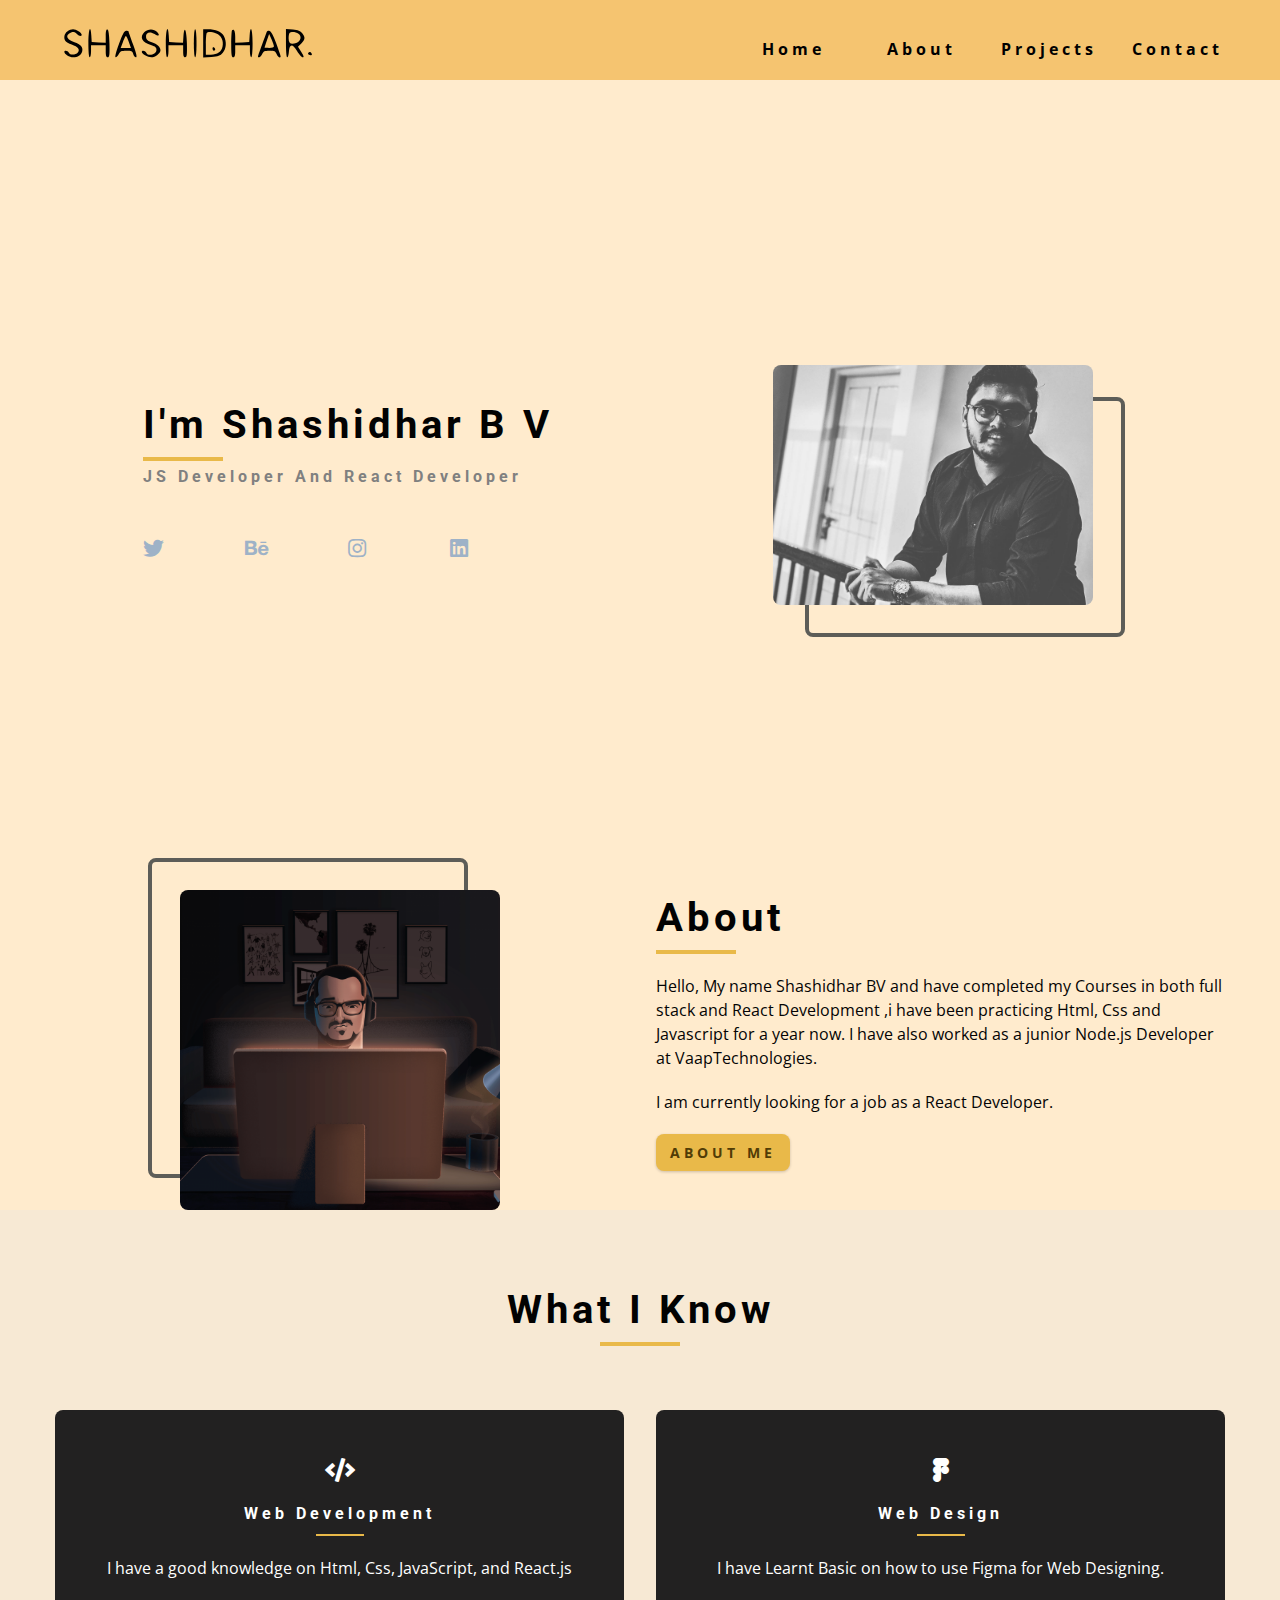
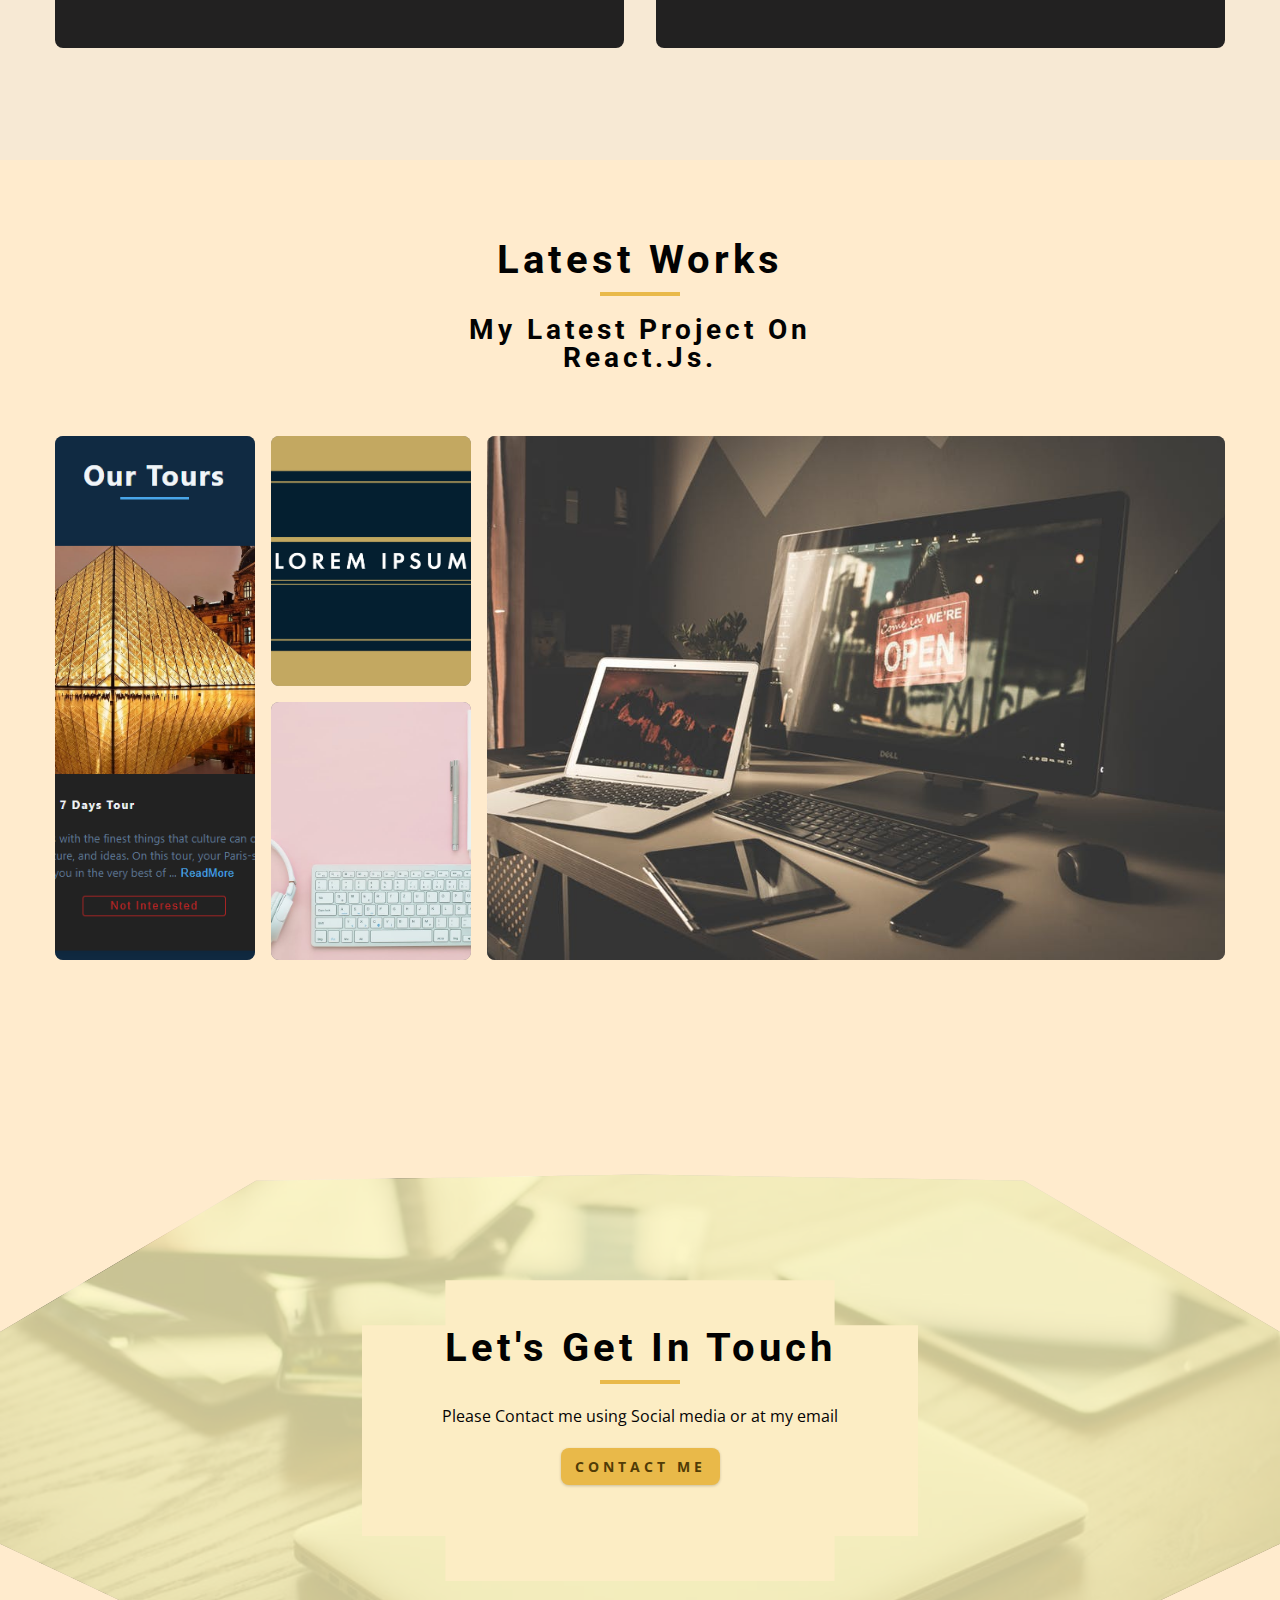
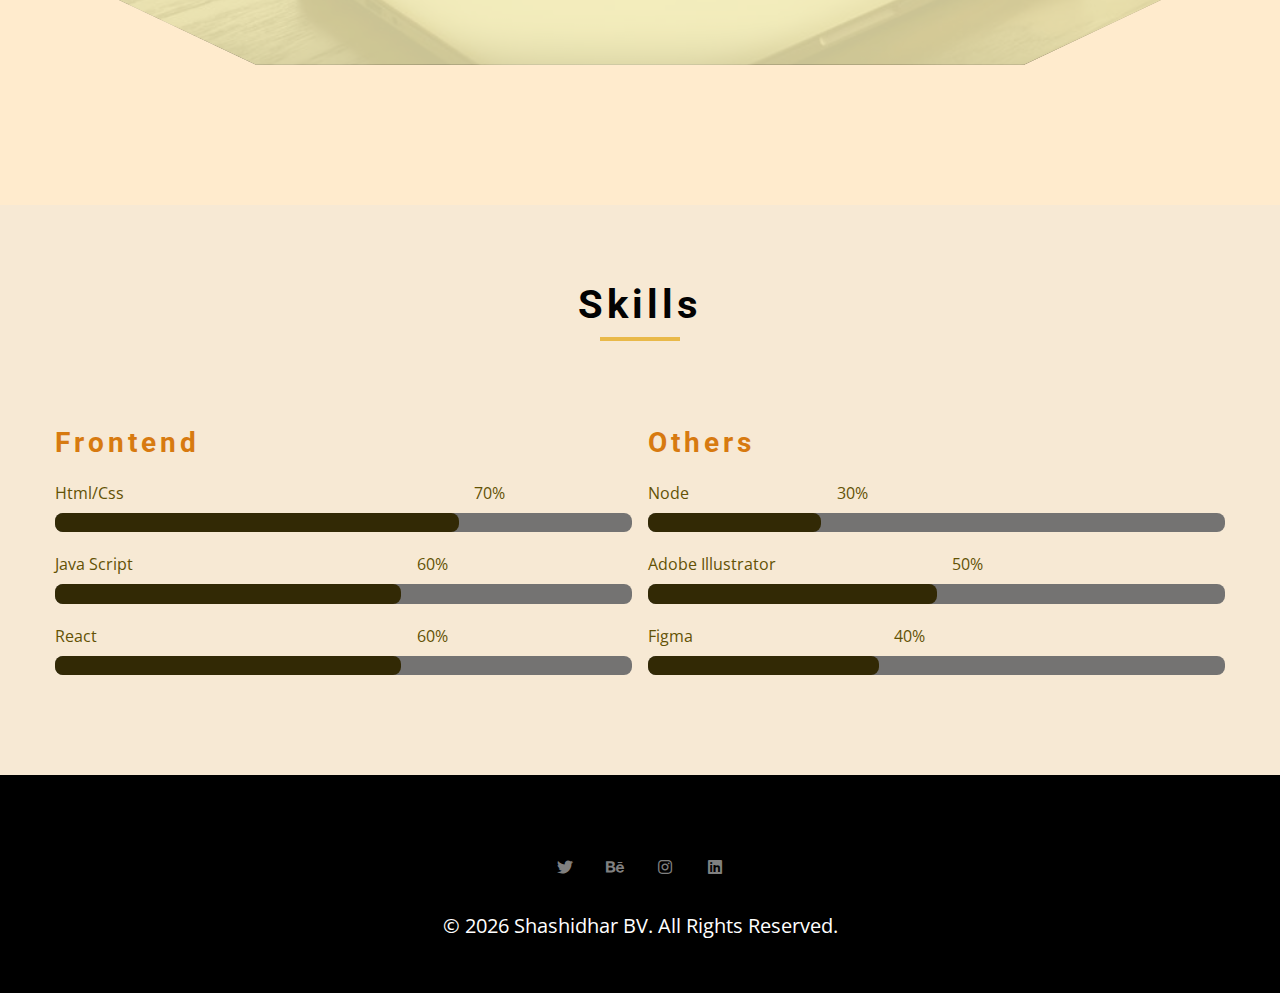
==== index.html @ da659842 "first com" ====
<!DOCTYPE html>
<html lang="en">
  <head>
    <meta charset="UTF-8" />
    <meta name="viewport" content="width=device-width, initial-scale=1.0" />
    <title>SHASHIDHAR || Portfolio</title>
    <!-- font-awesome -->
    <link
      rel="stylesheet"
      href="./fontawesome-free-5.12.1-web/css/all.min.css"
    />
    <!-- css -->
    <link rel="stylesheet" href="./css/styles.css" />
  </head>
  <body>
    <!-- navbar -->
    <nav class="nav" id="nav">
      <div class="nav-center">
        <!-- nav header -->
        <div class="nav-header">
          <a href="index.html">
            <img src="./images/shash.svg" class="nav-logo" alt="nav-logo" />
          </a>

          <button class="nav-btn" id="nav-btn">
            <i class="fas fa-bars"></i>
          </button>
        </div>
        <!-- nav links -->
        <ul class="nav-links">
          <li><a href="index.html">home</a></li>
          <li><a href="about.html">about</a></li>
          <li><a href="projects.html">projects</a></li>
          <li><a href="contact.html">contact</a></li>
        </ul>
      </div>
    </nav>

    <!-- end of navbar -->
    <!-- sidebar -->

    <aside class="sidebar" id="sidebar">
      <div>
        <button type="button" class="close-btn" id="close-btn">
          <i class="fas fa-times"></i>
        </button>
        <!-- sidebar links -->
        <ul class="sidebar-links">
          <li><a href="index.html">home</a></li>
          <li><a href="about.html">about</a></li>
          <li><a href="projects.html">projects</a></li>
          <li><a href="contact.html">contact</a></li>
        </ul>
        <!-- social icon -->
        <ul class="social-icons">
          <li>
            <a href="https://twitter.com/MrShashidhar" class="social-icon">
              <i class="fab fa-twitter"> </i>
            </a>
          </li>
          <li>
            <a href="https://www.behance.net/shashibv" class="social-icon">
              <i class="fab fa-behance"> </i>
            </a>
          </li>
          <li>
            <a
              href="https://www.instagram.com/shashidharbv/"
              class="social-icon"
            >
              <i class="fab fa-instagram"> </i>
            </a>
          </li>
          <li>
            <a
              href="https://www.linkedin.com/in/shashidhar30/"
              class="social-icon"
            >
              <i class="fab fa-linkedin"> </i>
            </a>
          </li>
        </ul>
      </div>
    </aside>

    <!-- end of sidebar -->
    <!-- header -->
    <header class="hero">
      <div class="section-center hero-center">
        <article class="hero-info">
          <h2>i'm Shashidhar B V</h2>
          <div class="underline"></div>
          <h4>JS developer and React developer</h4>
          <!-- <a href="contact.html" class="btn hero- btn">hire me </a> -->
          <!-- social icons -->
          <ul class="social-icons hero-icon">
            <li>
              <a href="https://twitter.com/MrShashidhar" class="social-icon">
                <i class="fab fa-twitter"> </i>
              </a>
            </li>
            <li>
              <a href="https://www.behance.net/shashibv" class="social-icon">
                <i class="fab fa-behance"> </i>
              </a>
            </li>
            <li>
              <a
                href="https://www.instagram.com/shashidharbv/"
                class="social-icon"
              >
                <i class="fab fa-instagram"> </i>
              </a>
            </li>
            <li>
              <a
                href="https://www.linkedin.com/in/shashidhar30/"
                class="social-icon"
              >
                <i class="fab fa-linkedin"> </i>
              </a>
            </li>
          </ul>
        </article>
        <article class="hero-img">
          <img src="./images/shash.jpeg" class="hero-photo" alt="shashidhar" />
        </article>
      </div>
    </header>
    <!-- end of header -->

    <!-- about -->
    <section class="section-about">
      <div class="section-center about-center">
        <!-- about img -->
        <article class="about-img">
          <img src="./images/about1.png" class="hero-photo" alt="about img" />
        </article>
        <!-- about info -->
        <article class="about-info">
          <!-- section title -->
          <div class="section-title about-title">
            <h2>about</h2>
            <div class="underline"></div>
            <!-- end -->
            <p>
              Hello, My name Shashidhar BV and have completed my Courses in both
              full stack and React Development ,i have been practicing Html, Css
              and Javascript for a year now. I have also worked as a junior
              Node.js Developer at VaapTechnologies.
            </p>
            <p>I am currently looking for a job as a React Developer.</p>

            <a href="about.html" class="btn">about me</a>
          </div>
          <!-- end of section title -->
        </article>
      </div>
    </section>
    <!-- end of about -->

    <!-- services -->
    <section class="section bg-grey">
      <!-- section title -->
      <div class="section-title">
        <h2>What I Know</h2>
        <div class="underline"></div>
      </div>
      <!-- end of section title -->
      <div class="services-center section-center">
        <article class="services">
          <i class="fas fa-code service-icon"></i>
          <h4>web development</h4>
          <div class="underline"></div>
          <p>I have a good knowledge on Html, Css, JavaScript, and React.js</p>
        </article>
        <article class="services">
          <i class="fab fa-figma service-icon"></i>
          <h4>web design</h4>
          <div class="underline"></div>
          <p>I have Learnt Basic on how to use Figma for Web Designing.</p>
        </article>
      </div>
    </section>

    <!-- end of services -->
    <!-- projects -->

    <section class="section-projects">
      <!-- section title -->
      <div class="section-title">
        <h2>Latest Works</h2>
        <div class="underline"></div>
        <h3 class="projects-text">My Latest Project on React.js.</h3>
        <!-- <p>The project are done using ContextApi and React Route</p> -->
      </div>
      <!-- end of section title -->
      <div class="section-center projects-center">
        <!-- single project -->
        <a href="projects.html" class="project-1">
          <article class="project">
            <img
              src="./images/Tours.png"
              alt="single project"
              class="project-img"
            />
            <div class="project-info">
              <h4>Tours</h4>
              <p>Tours and Guides App using React</p>
            </div>
          </article>
        </a>
        <!-- end of single project -->
        <!-- single project -->
        <a href="projects.html" class="project-2">
          <article class="project">
            <img
              src="./images/lorem.jpg"
              alt="single project"
              class="project-img"
            />
            <div class="project-info">
              <h4>Lorem generator</h4>
              <p>Generating multiple paragraphs of lorem text using React</p>
            </div>
          </article>
        </a>
        <!-- end of single project -->
        <!-- single project -->
        <a href="projects.html" class="project-3">
          <article class="project">
            <img
              src="./images/project-3.jpeg"
              alt="single project"
              class="project-img"
            />
            <div class="project-info">
              <h4>project title</h4>
              <p>Description</p>
            </div>
          </article>
        </a>
        <!-- end of single project -->
        <!-- single project -->
        <a href="projects.html" class="project-4">
          <article class="project">
            <img
              src="./images/project-4.jpeg"
              alt="single project"
              class="project-img"
            />
            <div class="project-info">
              <h4>project title</h4>
              <p>Description</p>
            </div>
          </article>
        </a>
        <!-- end of single project -->
      </div>
    </section>

    <!-- end of projects -->
    <!-- connect -->
    <section class="connect">
      <video
        controls
        autoplay
        muted
        loop
        class="video-container"
        poster="./images/project-1.jpeg"
      >
        <!-- <source src="./videos/connect.mp4" type="video/mp4" /> -->
        sorry, your browser does not support embedded videos
      </video>
      <div class="video-banner section-title">
        <!-- section title -->
        <div class="section-title">
          <h2>let's get in touch</h2>
          <div class="underline"></div>
          <p class="video-text">
            Please Contact me using Social media or at my email
          </p>

          <a href="contact.html" class="btn">contact me</a>
        </div>
      </div>
    </section>

    <!-- end of connect -->
    <!-- skills -->

    <section class="section skills">
      <!-- section title -->
      <div class="section-title">
        <h2>skills</h2>
        <div class="underline"></div>
      </div>
      <!-- end section title -->
      <div class="section-center skills-center">
        <article>
          <h3>frontend</h3>
          <!-- single skill -->
          <div class="skill">
            <p>html/css</p>
            <div class="skill-container">
              <div class="skill-value value-70"></div>
              <p class="skill-text skill-text-70">70%</p>
            </div>
          </div>
          <!-- end of single skill -->
          <!-- single skill -->
          <div class="skill">
            <p>java script</p>
            <div class="skill-container">
              <div class="skill-value value-60"></div>
              <p class="skill-text skill-text-60">60%</p>
            </div>
          </div>
          <!-- end of single skill -->
          <!-- single skill -->
          <div class="skill">
            <p>React</p>
            <div class="skill-container">
              <div class="skill-value value-60"></div>
              <p class="skill-text skill-text-60">60%</p>
            </div>
          </div>
          <!-- end of single skill -->
        </article>
        <!-- 2nd article -->
        <article>
          <h3>Others</h3>
          <!-- single skill -->
          <div class="skill">
            <p>Node</p>
            <div class="skill-container">
              <div class="skill-value value-30"></div>
              <p class="skill-text skill-text-30">30%</p>
            </div>
          </div>
          <!-- end of single skill -->
          <!-- single skill -->
          <div class="skill">
            <p>Adobe illustrator</p>
            <div class="skill-container">
              <div class="skill-value value-50"></div>
              <p class="skill-text skill-text-50">50%</p>
            </div>
          </div>
          <!-- end of single skill -->
          <!-- single skill -->
          <div class="skill">
            <p>Figma</p>
            <div class="skill-container">
              <div class="skill-value value-40"></div>
              <p class="skill-text skill-text-40">40%</p>
            </div>
          </div>
          <!-- end of single skill -->
        </article>
      </div>
    </section>

    <!-- end of skills -->

    <!-- timeline -->
    <!-- section -->
    <!-- <section class="section timeline"> -->
    <!-- section title -->
    <!-- <div class="section-title">
        <h2>Timeline</h2>
        <div class="underline"></div>
      </div> -->
    <!-- end section title -->
    <!-- <div class="section-center timeline-center"> -->
    <!-- single timeline item-->
    <!-- <article class="timeline-item">
          <h4>2021</h4>
          <p>
            Lorem ipsum dolor sit amet consectetur, adipisicing elit.
            Accusantium earum ratione sunt fugit aut! Dolor temporibus officia
            rem debitis iusto!
          </p>
          <span class="number">1</span>
        </article> -->

    <!--end of  timeline -->
    <!-- single timeline item-->
    <!-- <article class="timeline-item">
          <h4>2020</h4>
          <p>
            Lorem ipsum dolor sit amet consectetur, adipisicing elit.
            Accusantium earum ratione sunt fugit aut! Dolor temporibus officia
            rem debitis iusto!
          </p>
          <span class="number">2</span>
        </article> -->

    <!--end of  timeline -->
    <!-- single timeline item-->
    <!-- <article class="timeline-item">
          <h4>2019</h4>
          <p>
            Lorem ipsum dolor sit amet consectetur, adipisicing elit.
            Accusantium earum ratione sunt fugit aut! Dolor temporibus officia
            rem debitis iusto!
          </p>
          <span class="number">3</span>
        </article>
      </div>
    </section> -->
    <!--end of  timeline -->

    <!-- footer -->

    <footer class="footer">
      <ul class="social-icons">
        <li>
          <a href="https://twitter.com/MrShashidhar" class="social-icon">
            <i class="fab fa-twitter"> </i>
          </a>
        </li>
        <li>
          <a href="https://www.behance.net/shashibv" class="social-icon">
            <i class="fab fa-behance"> </i>
          </a>
        </li>
        <li>
          <a href="https://www.instagram.com/shashidharbv/" class="social-icon">
            <i class="fab fa-instagram"> </i>
          </a>
        </li>
        <li>
          <a
            href="https://www.linkedin.com/in/shashidhar30/"
            class="social-icon"
          >
            <i class="fab fa-linkedin"> </i>
          </a>
        </li>
      </ul>
      <p>
        &copy;
        <span id="date"></span> Shashidhar BV. all rights reserved.
      </p>
    </footer>

    <!-- end of footer -->

    <script src="./js/app.js"></script>
  </body>
</html>
---- css/styles.css ----
/*
=============== 
Fonts
===============
*/
@import url('https://fonts.googleapis.com/css?family=Open+Sans|Roboto:400,700&display=swap');

/*
=============== 
Variables
===============
*/

:root {
  /* dark shades of primary color*/
  --clr-primary-1: hsl(43, 86%, 17%);
  --clr-primary-2: hsl(43, 77%, 27%);
  --clr-primary-3: hsl(43, 72%, 37%);
  --clr-primary-4: hsl(42, 63%, 48%);
  /* primary/main color */
  --clr-primary-5: hsl(42, 78%, 60%);
  /* lighter shades of primary color */
  --clr-primary-6: hsl(43, 89%, 70%);
  --clr-primary-7: hsl(43, 90%, 76%);
  --clr-primary-8: hsl(45, 86%, 81%);
  --clr-primary-9: hsl(45, 90%, 88%);
  --clr-primary-10: hsl(45, 100%, 96%);
  /* darkest grey - used for headings */
  --clr-grey-1: hsl(209, 61%, 16%);
  --clr-grey-2: hsl(211, 39%, 23%);
  --clr-grey-3: hsl(209, 34%, 30%);
  --clr-grey-4: hsl(209, 28%, 39%);
  /* grey used for paragraphs */
  --clr-grey-5: hsl(210, 22%, 49%);
  --clr-grey-6: hsl(209, 23%, 60%);
  --clr-grey-7: hsl(211, 27%, 70%);
  --clr-grey-8: hsl(210, 31%, 80%);
  --clr-grey-9: hsl(212, 33%, 89%);
  --clr-grey-10: hsl(210, 36%, 96%);
  --clr-white: #fff;
  --ff-primary: 'Roboto', sans-serif;
  --ff-secondary: 'Open Sans', sans-serif;
  --transition: all 0.3s linear;
  --spacing: 0.25rem;
  --radius: 0.5rem;
  --light-shadow: 0 5px 15px rgba(0, 0, 0, 0.1);
  --dark-shadow: 0 5px 15px rgba(0, 0, 0, 0.2);
  --max-width: 1170px;
}
/*
=============== 
Global Styles
===============
*/

*,
::after,
::before {
  margin: 0;
  padding: 0;
  box-sizing: border-box;
}
body {
  font-family: var(--ff-secondary);
  background: blanchedalmond;
  color: #020202;
  line-height: 1.5;
  font-size: 0.875rem;
}
ul {
  list-style-type: none;
}
a {
  text-decoration: none;
}
img:not(.nav-logo) {
  width: 100%;
  display: block;
}

h1,
h2,
h3,
h4 {
  letter-spacing: var(--spacing);
  text-transform: capitalize;
  line-height: 1.25;
  margin-bottom: 0.75rem;
  font-family: var(--ff-primary);
}
h1 {
  font-size: 3rem;
}
h2 {
  font-size: 2rem;
}
h3 {
  font-size: 1.25rem;
}
h4 {
  font-size: 0.875rem;
}
p {
  margin-bottom: 1.25rem;
  color: #040404;
}
@media screen and (min-width: 800px) {
  h1 {
    font-size: 4rem;
  }
  h2 {
    font-size: 2.5rem;
  }
  h3 {
    font-size: 1.75rem;
  }
  h4 {
    font-size: 1rem;
  }
  body {
    font-size: 1rem;
  }
  h1,
  h2,
  h3,
  h4 {
    line-height: 1;
  }
}
/*  global classes */

.btn {
  text-transform: uppercase;
  background: var(--clr-primary-5);
  color: var(--clr-primary-1);
  padding: 0.375rem 0.75rem;
  letter-spacing: var(--spacing);
  display: inline-block;
  font-weight: 700;
  transition: var(--transition);
  font-size: 0.875rem;
  border: 2px solid transparent;
  cursor: pointer;
  box-shadow: 0 1px 3px rgba(0, 0, 0, 0.2);
  border-radius: var(--radius);
}
.btn:hover {
  color: var(--clr-primary-1);
  background: var(--clr-primary-7);
}
/* section */
.section {
  padding: 5rem 0;
}

.section-center {
  width: 90vw;
  margin: 0 auto;
  max-width: 1170px;
}
@media screen and (min-width: 992px) {
  .section-center {
    width: 95vw;
  }
}
/* added during recording */

.underline {
  width: 5rem;
  height: 0.25rem;
  margin-bottom: 1.25rem;
  background: hsl(42, 78%, 60%);
  margin-left: auto;
  margin-right: auto;
}

.section-title {
  margin-bottom: 4rem;
  text-align: center;
}

.bg-grey {
  /* background: rgb(241, 224, 199); */
  background: rgb(247, 233, 212);
}

/*
=============== 
Navbar
===============
*/

.nav-links {
  display: none;
}
.nav {
  height: 5rem;
  padding: 1rem;
  display: grid;
  align-items: center;
  transition: var(--transition);
}

.nav-center {
  width: 100%;
  max-width: 1170px;
  margin: 0 auto;
}

.nav-header {
  display: grid;
  grid-template-columns: auto 1fr;
  align-items: center;
}

.nav-btn {
  background: transparent;
  border-color: transparent;
  color: var(--clr-primary-1);
  font-size: 2rem;
  cursor: pointer;
  /* justify-content : space-between  */
  justify-self: end;
}

@media screen and (min-width: 768px) {
  .nav {
    background: #f1b347b1;
  }
  .nav-btn {
    display: none;
  }

  .nav-links {
    display: grid;
    grid-template-columns: repeat(4, 1fr);
    justify-items: center;
    -moz-column-gap: 2rem;
    column-gap: 2rem;
    justify-self: end;
  }

  .nav-links a {
    text-transform: capitalize;
    color: black;
    /* color: var(--clr-primary-4); */
    font-weight: bold;
    letter-spacing: var(--spacing);
    transition: var(--transition);
  }

  .nav-links a:hover {
    color: rgb(255, 157, 0);
  }
  .nav-center {
    display: grid;
    grid-template-columns: auto 1fr;
    align-items: center;
  }
}

/* fixed nav bar */
.navbar-fixed {
  position: fixed;
  top: 0;
  left: 0;
  width: 100%;
  background: blanchedalmond;
  z-index: 2;
  box-shadow: grey;
}

/*
=============== 
Sidebar
===============
*/

.sidebar {
  position: fixed;
  top: 0;
  left: 0;
  width: 100%;
  height: 100%;
  background: #514a4c;
  z-index: 4;
  display: grid;
  /* align-items: center;
  justify-content: center; */
  place-items: center;
  transition: var(--transition);
  /* add later */
  transform: translateX(-100%);
}

.show-sidebar {
  transform: translate(0);
}

.sidebar-links {
  text-align: center;
}

.sidebar-links a {
  font-size: 2rem;
  text-transform: capitalize;
  color: var(--clr-grey-10);
  letter-spacing: var(--spacing);
  display: inline-block;
  margin-bottom: 1.5rem;

  text-decoration: none;
  color: inherit;
}

.sidebar-links a:hover {
  color: var(--clr-grey-4);
}

.social-icons {
  display: grid;
  margin-top: 3rem;
  width: 20 rem;
  grid-template-columns: repeat(4, 1fr);
  justify-items: center;
}

.social-icon {
  font-size: 1.5 rem;
  color: var(--clr-grey-7);
  transition: var(--transition);
}

.social-icon:hover {
  color: var(--clr-grey-3);
}

.close-btn {
  position: absolute;
  top: 1rem;
  right: 1rem;
  font-size: 3rem;
  background: transparent;
  border: transparent;
  transition: var(--transition);
  color: rgb(87, 62, 62);
  cursor: pointer;
}

.close-btn:hover {
  color: rgb(237, 28, 45);
}

/*
=============== 
Hero
===============
*/
/* underline added to globals */

.hero .underline {
  margin-bottom: 0.5rem;
  margin-left: 0;
}

.hero-img {
  display: none;
}

.hero {
  background: blanchedalmond;
}

.hero-center {
  min-height: 90vh;
  display: grid;
  place-items: center;
}

.hero-info h4 {
  color: grey;
}

.hero-icon {
  justify-items: start;
  font-size: 1.3rem;
}

.hero-btn {
  margin-top: 1.25rem;
}

@media screen and (min-width: 902px) {
  .hero-img {
    display: block;
    position: relative;
  }
  .hero-center {
    grid-template-columns: 1fr 1fr;
  }

  .hero-img::before {
    content: '';
    position: absolute;
    width: 100%;
    height: 100%;
    border: 0.25rem solid rgb(93, 93, 88);
    top: 2rem;
    right: -2rem;
    border-radius: var(--radius);
  }
}
.hero-photo {
  max-width: 20rem;
  max-height: 30rem;
  -o-object-fit: cover;
  object-fit: cover;
  border-radius: var(--radius);
  position: relative;
}
/*
=============== 
About
===============
*/
/* section title added to globals */

/* .section-about {
  height: 2rem;
} */

.about-title {
  text-align: left;
  margin-bottom: 2rem;
}

.about-title .underline {
  margin-left: 0;
}

.about-center {
  display: grid;
  gap: 3rem 2rem;
}

.about-img {
  justify-self: center;
}

@media screen and (min-width: 992px) {
  .about-center {
    grid-template-columns: 1fr 1fr;
  }

  .about-img {
    position: relative;
    height: 20rem;
  }

  .about-img::before {
    content: '';
    position: absolute;
    width: 100%;
    height: 100%;
    border: 0.25rem solid rgb(93, 93, 88);
    left: -2rem;
    top: -2rem;
    border-radius: var(--radius);
  }

  .about-info {
    align-self: center;
  }
}

/*
=============== 
Services
===============
*/
/* bg-grey in globals */

.services {
  background: rgb(34, 33, 33);
  color: white;
  padding: 3rem 1.5rem;
  margin-bottom: 2rem;
  border-radius: var(--radius);
  text-align: center;
  transition: var(--transition);
}
.services p {
  color: white;
  transition: var(--transition);
}

.service-icon {
  font-size: 1.5rem;
  margin-bottom: 1.5rem;
}

.services .underline {
  color: black;
  width: 3rem;
  height: 0.12rem;
  transition: var(--transition);
}

.services:hover {
  background: rgb(232, 198, 131);
  color: black;
}

.services:hover .underline {
  background: rgb(255, 6, 6);
}
.services:hover p {
  color: rgb(47, 48, 48);
}

@media screen and (min-width: 676px) {
  .services-center {
    display: grid;
    grid-template-columns: 1fr 1fr;
    -moz-column-gap: 2rem;
    column-gap: 2rem;
  }
}
@media screen and (min-width: 992px) {
  .services-center {
    display: grid;
    grid-template-columns: 1fr 1fr;
    /* grid-template-columns: 1fr 1fr 1fr; */
    -moz-column-gap: 2rem;
    column-gap: 2rem;
  }
}

/* small screen layout setup */

/* =============== 
Projects/latest works */

/* =============== */
.section-projects {
  padding-top: 5rem;
  padding-bottom: 5rem;
}

.projects-text {
  width: 85vw;
  max-width: 30rem;
  margin: 0 auto;
}

.project {
  position: relative;
  background: rgb(137, 134, 130);
  border-radius: var(--radius);
  margin-bottom: 2rem;
}

.project-info {
  text-align: center;
  color: var(--clr-white);
  position: absolute;
  top: 50%;
  left: 50%;
  transform: translate(-50%, -50%);
  transition: var(--transition);
  opacity: 0;
}

.project-info p {
  text-transform: capitalize;
  color: var(--clr-white);
}

.project:hover .project-info {
  opacity: 1;
}

.project-img {
  transition: var(--transition);
  border-radius: var(--radius);
  height: 15rem;
  -o-object-fit: cover;
  object-fit: cover;
}

.project:hover .project-img {
  opacity: 0.1;
}

.project::after {
  content: '';
  position: absolute;
  top: 0;
  left: 0;
  width: 100%;
  height: 100%;
  border: 0.25rem solid rgb(236, 181, 63);
  border-radius: var(--radius);
  transition: var(--transition);
  opacity: 0;
}

.project:hover::after {
  opacity: 1;
  transform: scale(0.8);
}

@media screen and (min-width: 670px) {
  .projects-center {
    display: grid;
    grid-template-columns: 1fr 1fr;
    -moz-column-gap: 2rem;
    column-gap: 2rem;
  }
}
@media screen and (min-width: 992px) {
  .projects-center {
    grid-template-columns: repeat(3, 1fr);
  }
}
@media screen and (min-width: 1170px) {
  .projects-center {
    grid-template-columns: 200px 200px;
    gap: 1rem;
    grid-template-areas:
      'a b d'
      'a c d';
  }
  .project-img {
    height: 100%;
  }
  .project {
    height: 100%;
  }
  .project-1 {
    grid-area: a;
  }
  .project-2 {
    grid-area: b;
  }
  .project-3 {
    grid-area: c;
  }
  .project-4 {
    grid-area: d;
  }
}

/* =============== 
Connect
=============== */

.connect {
  min-height: 40vh;
  position: relative;
  padding: 10rem 0 5rem 0;
  margin: 5rem 0;
}

.video-container {
  position: absolute;
  top: 0;
  left: 0;
  width: 100%;
  height: 100%;
  -o-object-fit: cover;
  object-fit: cover;
  z-index: -2;
}

.connect::after {
  content: '';
  position: absolute;
  top: 0;
  left: 0;
  width: 100%;
  height: 100%;
  background: rgb(251, 244, 185);
  /* background: rgba(0,0, 0.6) */
  opacity: 0.8;
  z-index: -1;
}

.connect {
  display: grid;
  place-items: center;
}

.video-banner .section-title {
  margin-bottom: 2rem;
}

.video-text {
  max-width: 30rem;
  max-height: 20rem;
}

.video-banner {
  background: rgb(252, 237, 196);
  padding: 3rem 5rem 4rem 5rem;
  text-align: center;
  -webkit-clip-path: polygon(
    0% 15%,
    15% 15%,
    15% 0%,
    85% 0%,
    85% 15%,
    100% 15%,
    100% 85%,
    85% 85%,
    85% 100%,
    15% 100%,
    15% 85%,
    0% 85%
  );
  clip-path: polygon(
    0% 15%,
    15% 15%,
    15% 0%,
    85% 0%,
    85% 15%,
    100% 15%,
    100% 85%,
    85% 85%,
    85% 100%,
    15% 100%,
    15% 85%,
    0% 85%
  );
}
.connect {
  -webkit-clip-path: polygon(
    50% 9%,
    80% 10%,
    100% 35%,
    100% 70%,
    80% 90%,
    50% 90%,
    20% 90%,
    0% 70%,
    0% 35%,
    20% 10%
  );
  clip-path: polygon(
    50% 9%,
    80% 10%,
    100% 35%,
    100% 70%,
    80% 90%,
    50% 90%,
    20% 90%,
    0% 70%,
    0% 35%,
    20% 10%
  );
}
/* end of connect */

/* =============== 
Skills
=============== */
@media screen and (min-width: 768px) {
  .skills-center {
    display: grid;
    gap: 1rem;
    grid-template-columns: 1fr 1fr;
  }
}

.skills {
  background: rgb(247, 233, 212);
}

.skills h3 {
  margin: 1.5rem 0;
  color: #d77a10;
}

.skill {
  margin-bottom: 1.25rem;
}

.skill p {
  margin-bottom: 0.5rem;
  text-transform: capitalize;
  color: rgb(99, 82, 5);
}

.skill-container {
  background: rgb(116, 115, 114);
  height: 1.2rem;
  width: 100%;
  border-radius: var(--radius);
  position: relative;
}

.skill-value {
  position: absolute;
  border-radius: var(--radius);
  top: 0;
  left: 0;
  background-color: #322905;
  height: 100%;
  width: 50%;
}

.value-30 {
  width: 30%;
}
.value-40 {
  width: 40%;
}
.value-50 {
  width: 50%;
}
.value-60 {
  width: 60%;
}
.value-70 {
  width: 70%;
}

.skill-text {
  position: absolute;
  top: -2rem;
  left: 50%;
  transform: translateX(50%);
}
.skill-text-30 {
  left: 30%;
}
.skill-text-40 {
  left: 40%;
}
.skill-text-50 {
  left: 50%;
}
.skill-text-60 {
  left: 60%;
}
.skill-text-70 {
  left: 70%;
}

/* =============== 
Timeline
=============== */

/* .section .timeline {
  height: 50rem;
  
} */

.timeline-center {
  width: 40vw;
  max-width: 40rem;
  color: goldenrod;
}

.timeline-item {
  border-top: 2px dashed rgb(0, 0, 0);
  margin: 0;
  padding: 4rem 2rem;
  position: relative;
}

.timeline p {
  margin-bottom: 0;
  color: rgb(7, 30, 32);
}

.timeline-item:nth-child(even) {
  border-left: 2px dashed rgb(1, 1, 1);
  border-top-left-radius: 2rem;
  border-bottom-left-radius: 2rem;
  margin-right: 2rem;
  padding-right: 0;
}
.timeline-item:nth-child(odd) {
  border-right: 2px dashed rgb(1, 1, 1);
  border-top-right-radius: 2rem;
  border-bottom-right-radius: 2rem;
  margin-left: 2rem;
  padding-left: 0;
}

.timeline-item:first-child {
  border-top: 0;
  border-top-right-radius: 0;
}
.timeline-item:last-child {
  border-bottom-right-radius: 0;
}

.number {
  position: absolute;
  top: 50%;
  transform: translate(-50%, -50%);
  margin-bottom: 0;
  background: black;
  width: 2rem;
  height: 2rem;
  border-radius: 50%;
  display: grid;
  place-items: center;
  color: gold;
  font-weight: bold;
}

.timeline-item:nth-child(even) .number {
  left: 0;
}
.timeline-item:nth-child(odd) .number {
  right: 0;
  transform: translate(50%, -50%);
}

/*
=============== 
Blog
===============
*/
.blog {
  background: rgb(247, 233, 212);
}

.card {
  height: 27rem;
  position: relative;
  perspective: 1500px;
}
.card-side {
  -webkit-backface-visibility: hidden;
  backface-visibility: hidden;
  transition: all 2s linear;
  position: absolute;
  top: 0;
  left: 0;
  width: 100%;
  height: 100%;
  border-radius: var(--radius);
  -webkit-transform: translate3d(0, 0, 0);
  visibility: visible;
}

.card-front {
  background: rgb(255, 255, 255);
}

.card-back {
  background: rgb(54, 48, 32);
  transform: rotateY(180deg);
  display: grid;
  place-items: center;
}

.card:hover .card-front {
  transform: rotateY(-180deg);
}

.card:hover .card-back {
  transform: rotateY(0);
}

.card-front img {
  height: 13rem;
  -o-object-fit: cover;
  object-fit: cover;
  border-top-left-radius: var(--radius);
  border-top-right-radius: var(--radius);
}

.card-footer {
  display: grid;
  grid-template-columns: auto 1fr;
  place-items: center;
}

/* rest of the styles */

.card-info {
  padding: 1rem 1.5rem;
  color: rgb(0, 0, 0);
}
.card-info p {
  color: rgb(0, 0, 0);
}

.card-footer img {
  width: 2rem;
  height: 2rem;
  -o-object-fit: cover;
  object-fit: cover;
  border-radius: 50%;
}

.card-footer p {
  margin-bottom: 0;
  text-transform: uppercase;
  justify-self: end;
  color: rgb(0, 0, 0);
  font-size: 0.85rem;
}

.blog-center {
  display: grid;
  grid-template-columns: repeat(auto-fill, minmax(330px, 1fr));
  gap: 3rem 1rem;
}
/*
=============== 
Footer
===============
*/
.footer {
  padding-bottom: 2rem;
  padding-top: 2rem;
  background: black;
  display: grid;
  place-items: center;
}

.footer .social-icons {
  margin-bottom: 2rem;
  gap: 2rem;
}

.footer .social-icon {
  color: grey;
}
.footer .social-icon:hover {
  color: rgb(235, 176, 12);
  font-size: 1.5rem;
}

.footer p {
  font-size: 1.25rem;
  text-transform: capitalize;
  color: white;
  font-style: bold;
}

/*
=============== 
Single Page
===============
*/
.single-page {
  background: var(--clr-primary-10);
  min-height: calc(100vh - 5rem -198px);
}

.page-info {
  max-width: 700px;
  padding-bottom: 1.2rem;
}

.page-info a {
  text-transform: uppercase;
  color: #33322e;
  transition: var(--transition);
  padding-bottom: 10rem;
}

.page-info a:hover {
  color: #ed8610;
}

/*
=============== 
Products Page
===============
*/
.projects-hero {
  height: 40vh;
  background: var(--clr-primary-10);
  display: grid;
  place-items: center;
}

.project-hero .section-title {
  margin-bottom: 0;
}

.single-project {
  background: var(--clr-primary-10);
  border-radius: var(radius);
}

.project-container img {
  border-top-left-radius: var(--radius);
  border-top-right-radius: var(--radius);
}

.project-container {
  position: relative;
  padding-top: 3rem;
}

.project-icon {
  position: absolute;
  font-size: 1.75rem;
  bottom: 0;
  left: 50%;
  transform: translate(-50%, 50%);
  width: 4rem;
  height: 4rem;
  display: grid;
  place-items: center;
  background: var(--clr-primary-5);
  border-radius: 50%;
  color: var(--clr-primary-9);
  border: 0.375rem solid var(--clr-primary-10);
}

.project-details {
  padding: 2rem 1.5rem;
  background: rgb(7, 7, 6);
  color: rgb(160, 159, 151);
}

.project-details p {
  color: rgb(198, 187, 155);
  justify-self: center;
}

.project-footer {
  display: grid;
  grid-template-columns: 1fr 1fr;
  color: rgb(251, 189, 31);
}

.project-footer a {
  color: var(--clr-primary-5);
  text-transform: capitalize;
  transition: var(--transition);
  justify-self: end;
}

.project-footer a:hover {
  color: grey;
}

.project-footer span {
  justify-self: left;
}

.projects-page-center {
  display: grid;
  grid-template-columns: repeat(auto-fill, minmax(330px, 1fr));
  gap: 3rem 1rem;
}
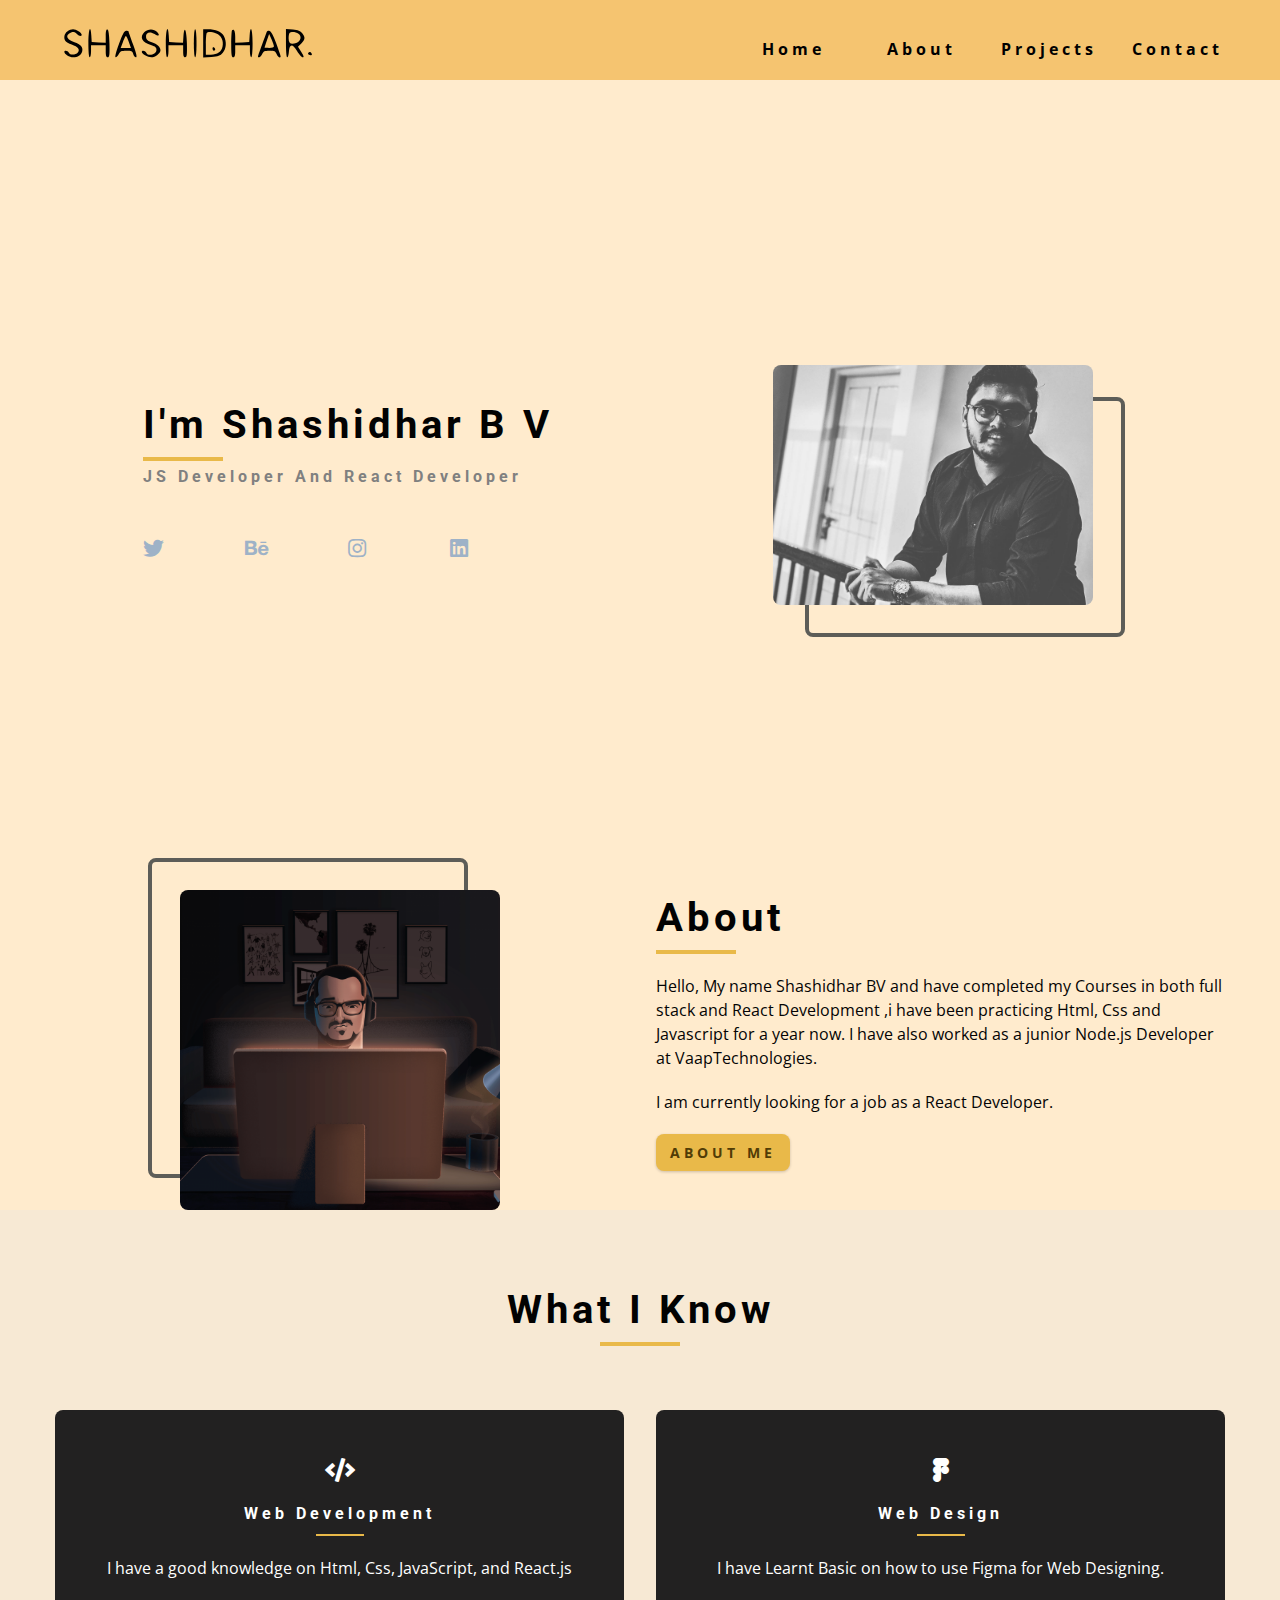
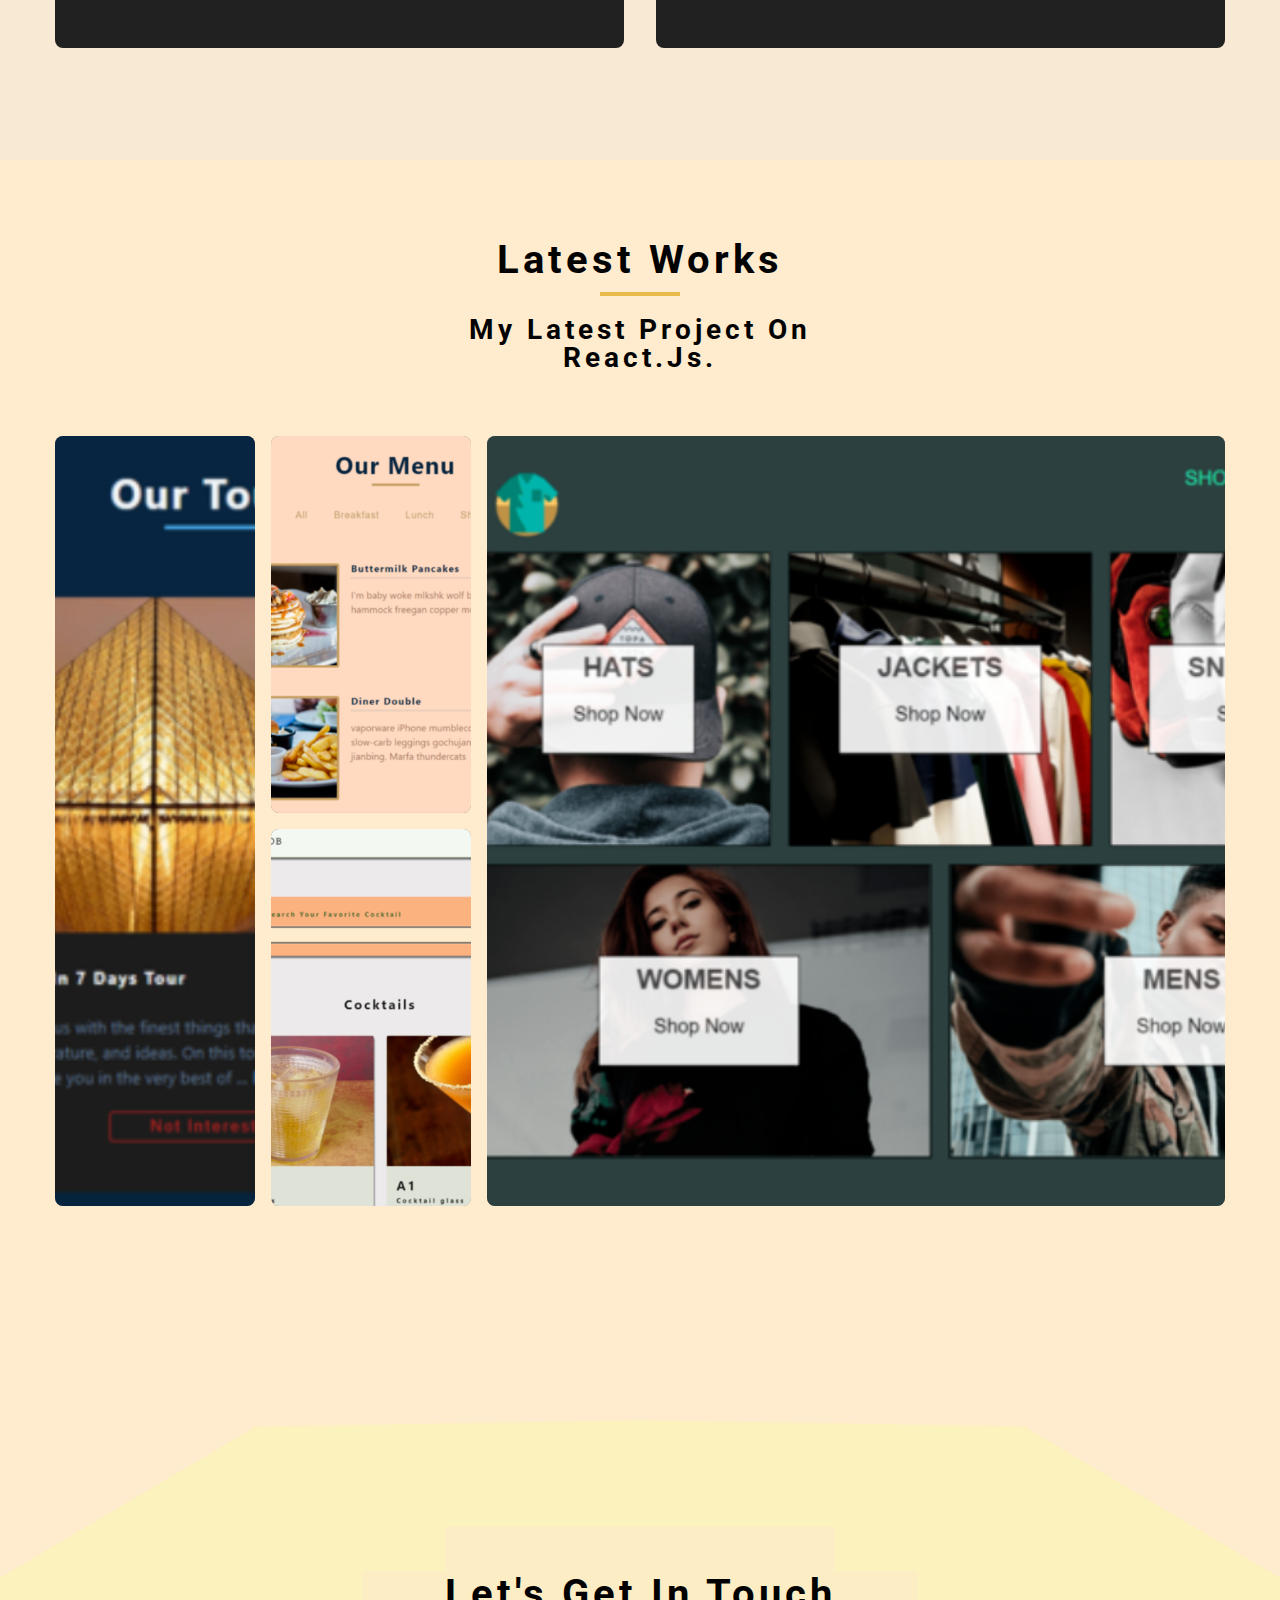
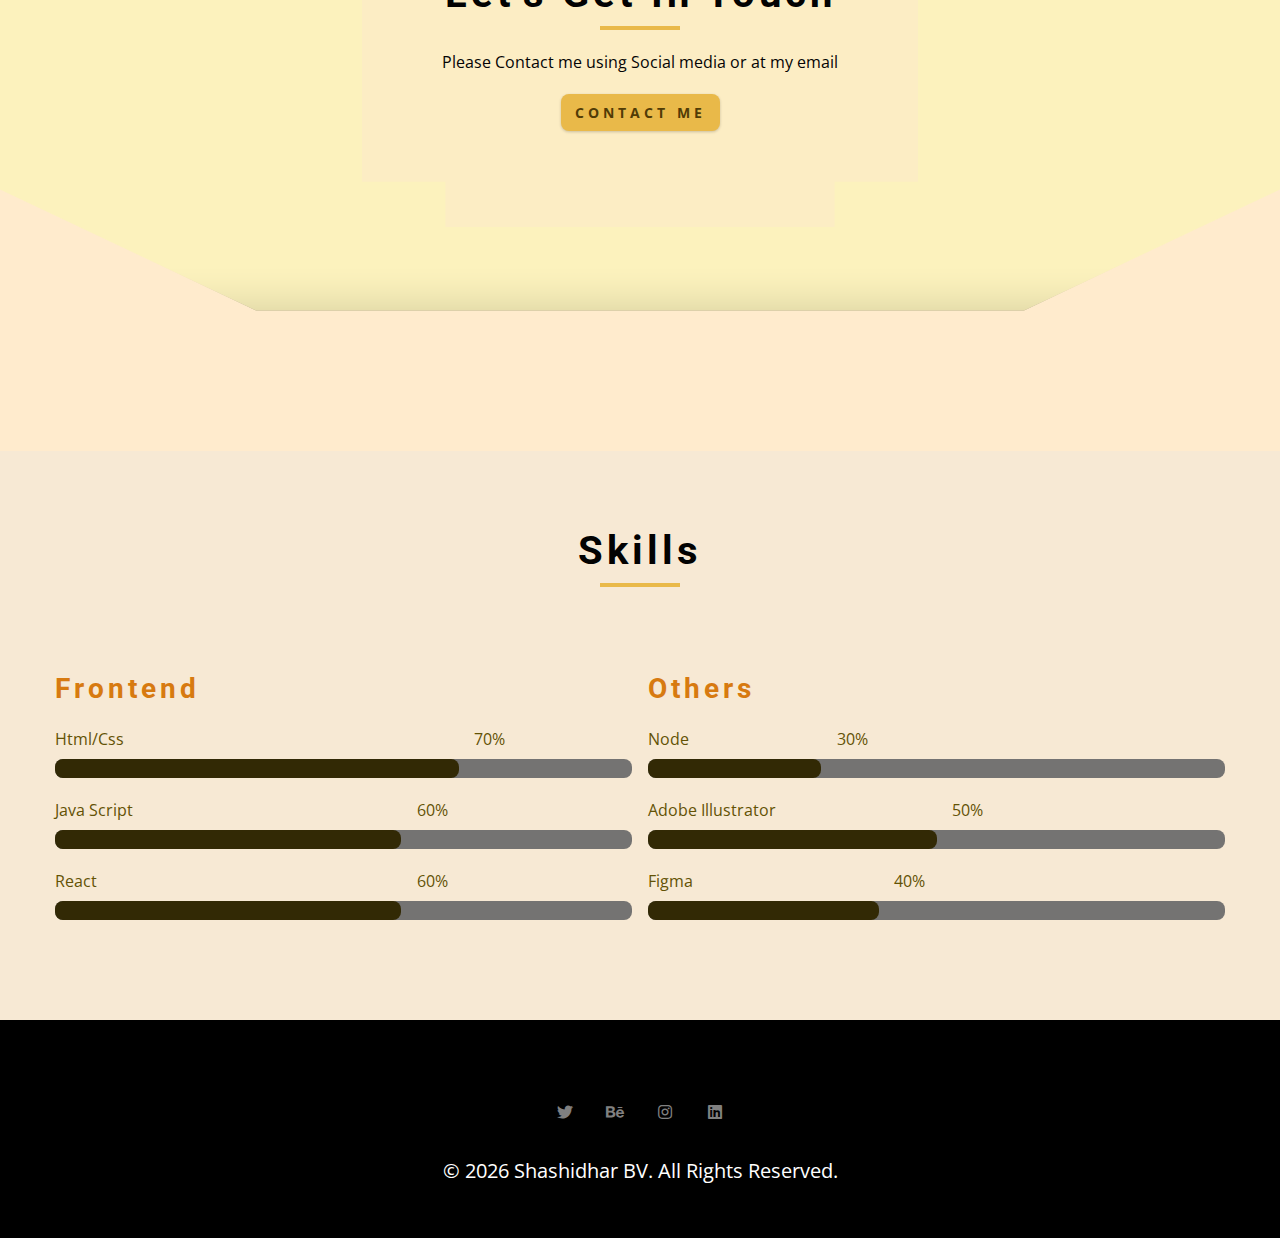
==== commit b861fc34: "new c" ====
--- a/index.html
+++ b/index.html
@@ -196,7 +196,7 @@
       </div>
       <!-- end of section title -->
       <div class="section-center projects-center">
-        <!-- single project -->
+        <!-- single project 1 -->
         <a href="projects.html" class="project-1">
           <article class="project">
             <img
@@ -206,52 +206,56 @@
             />
             <div class="project-info">
               <h4>Tours</h4>
-              <p>Tours and Guides App using React</p>
+              <p>Tours and Guides App using React.</p>
             </div>
           </article>
         </a>
         <!-- end of single project -->
-        <!-- single project -->
+        <!-- single project 2-->
         <a href="projects.html" class="project-2">
           <article class="project">
             <img
-              src="./images/lorem.jpg"
+              src="./images/Menu-pro.png"
               alt="single project"
               class="project-img"
             />
             <div class="project-info">
-              <h4>Lorem generator</h4>
-              <p>Generating multiple paragraphs of lorem text using React</p>
+              <h4>Menu App</h4>
+              <p>Menu App for Different time of the day.</p>
             </div>
           </article>
         </a>
         <!-- end of single project -->
-        <!-- single project -->
+
+        <!-- single project 4-->
         <a href="projects.html" class="project-3">
           <article class="project">
             <img
-              src="./images/project-3.jpeg"
+              src="./images/cocktail.png"
               alt="single project"
               class="project-img"
             />
             <div class="project-info">
-              <h4>project title</h4>
-              <p>Description</p>
+              <h4>cocktail List App</h4>
+              <p>Search Cocktail by names and project made with Api.</p>
             </div>
           </article>
         </a>
         <!-- end of single project -->
-        <!-- single project -->
+        <!-- single project 4-->
         <a href="projects.html" class="project-4">
           <article class="project">
             <img
-              src="./images/project-4.jpeg"
+              src="./images/Clothing-project.png"
               alt="single project"
               class="project-img"
             />
             <div class="project-info">
-              <h4>project title</h4>
-              <p>Description</p>
+              <h4>Clothing Cart App</h4>
+              <p>
+                React App with add to Cart and Purchase using Google auth using
+                fire base.
+              </p>
             </div>
           </article>
         </a>
